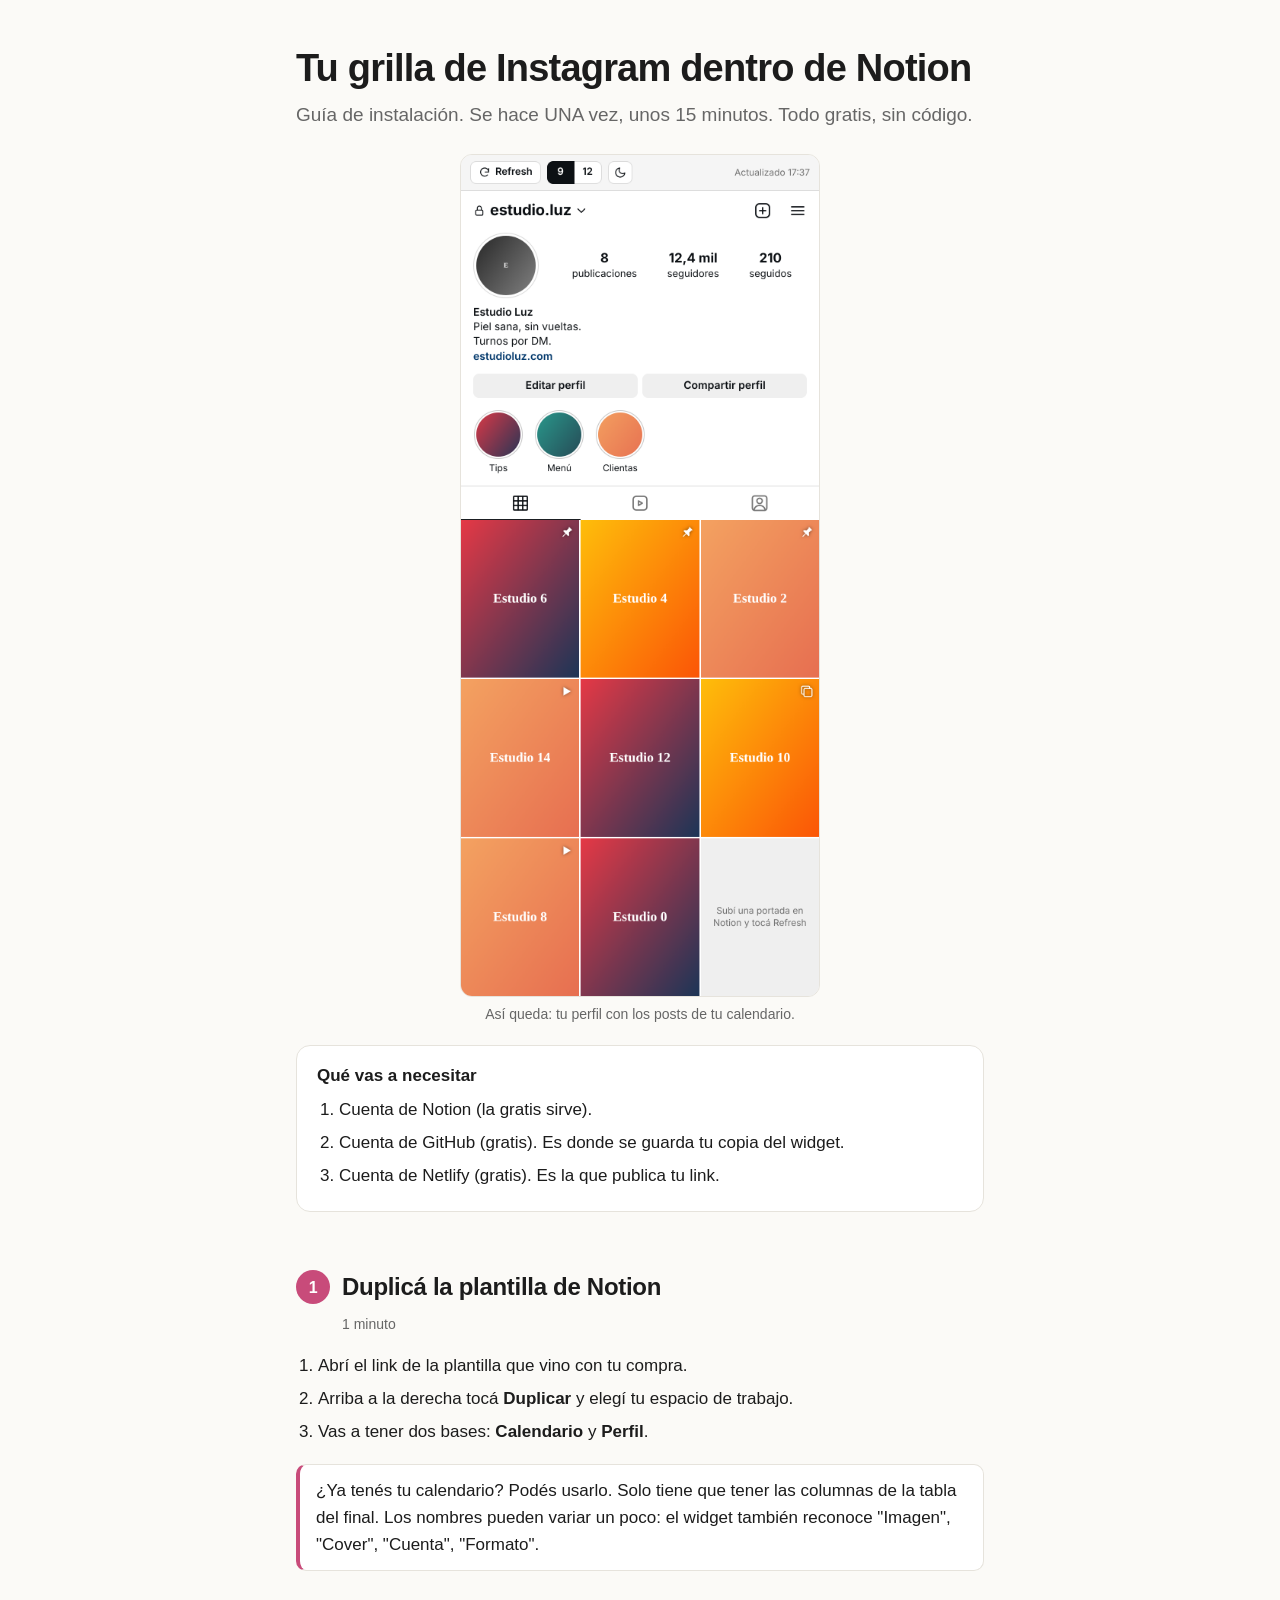
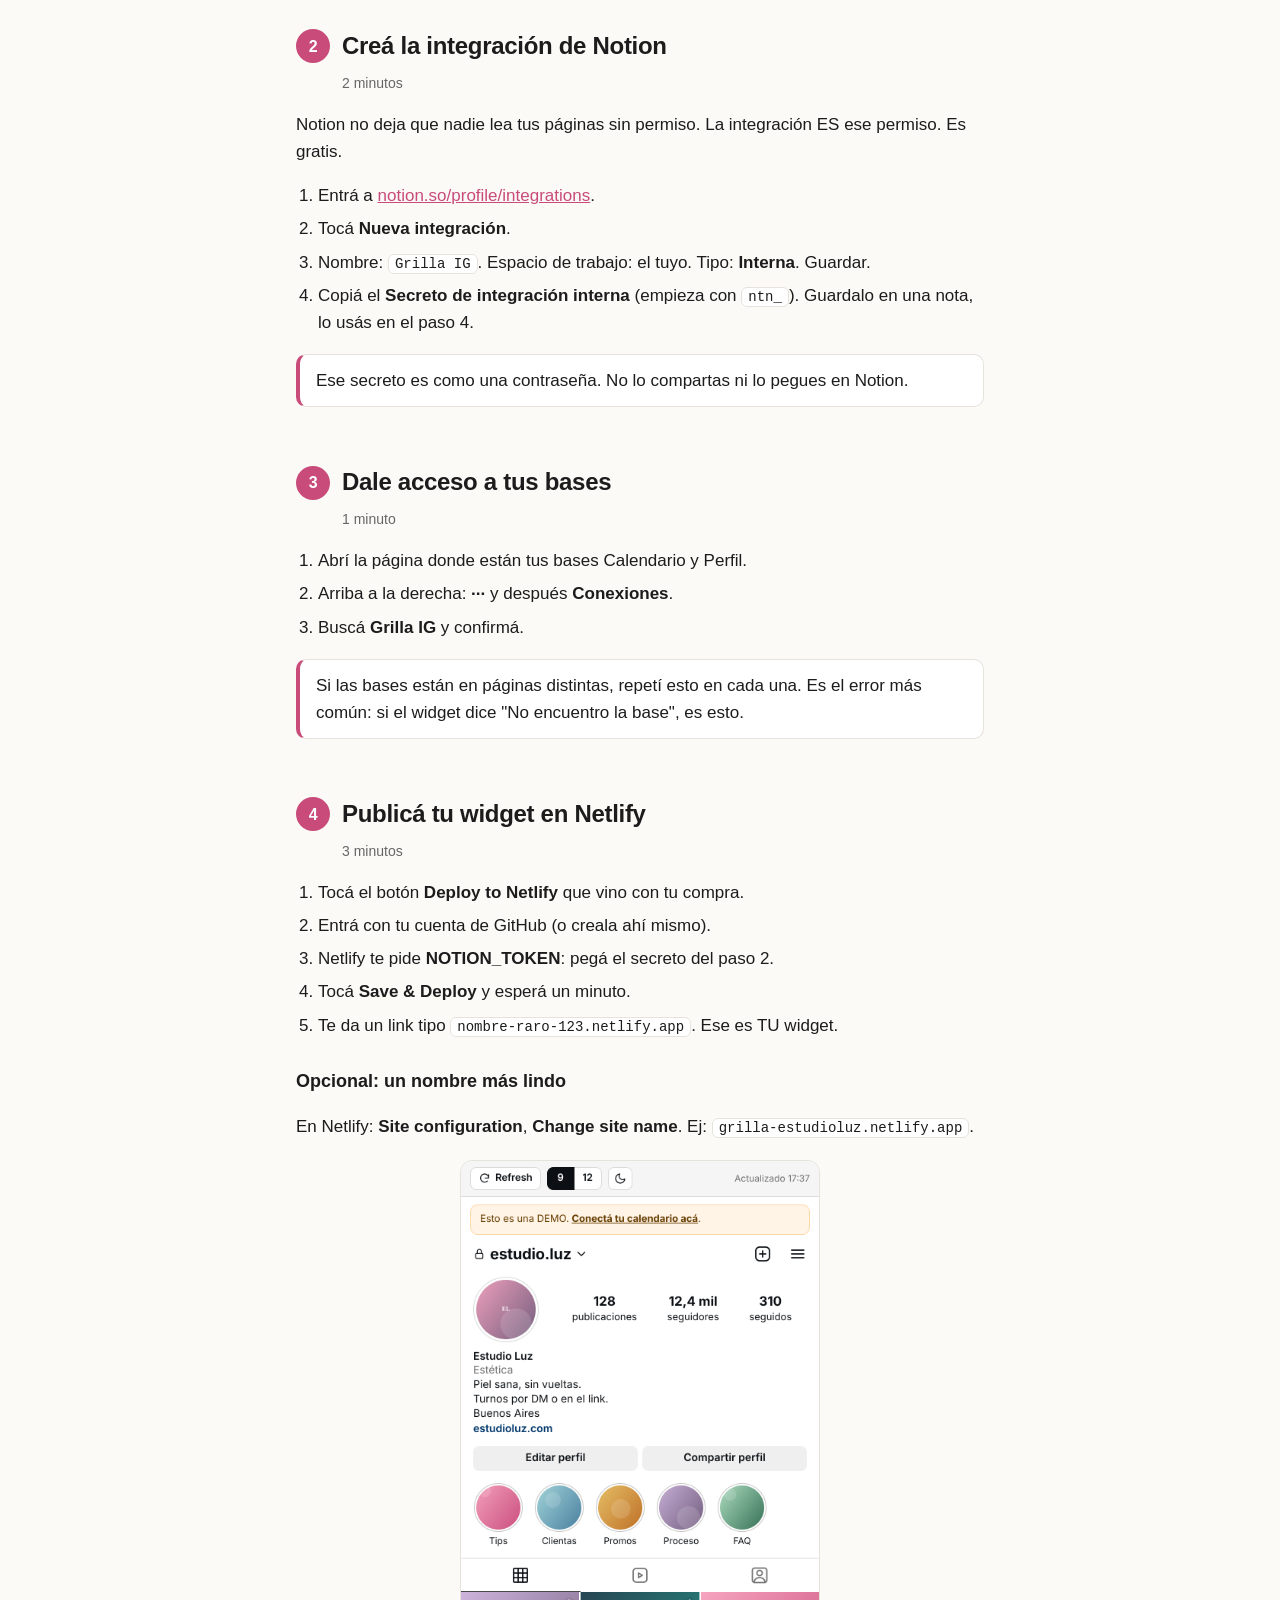
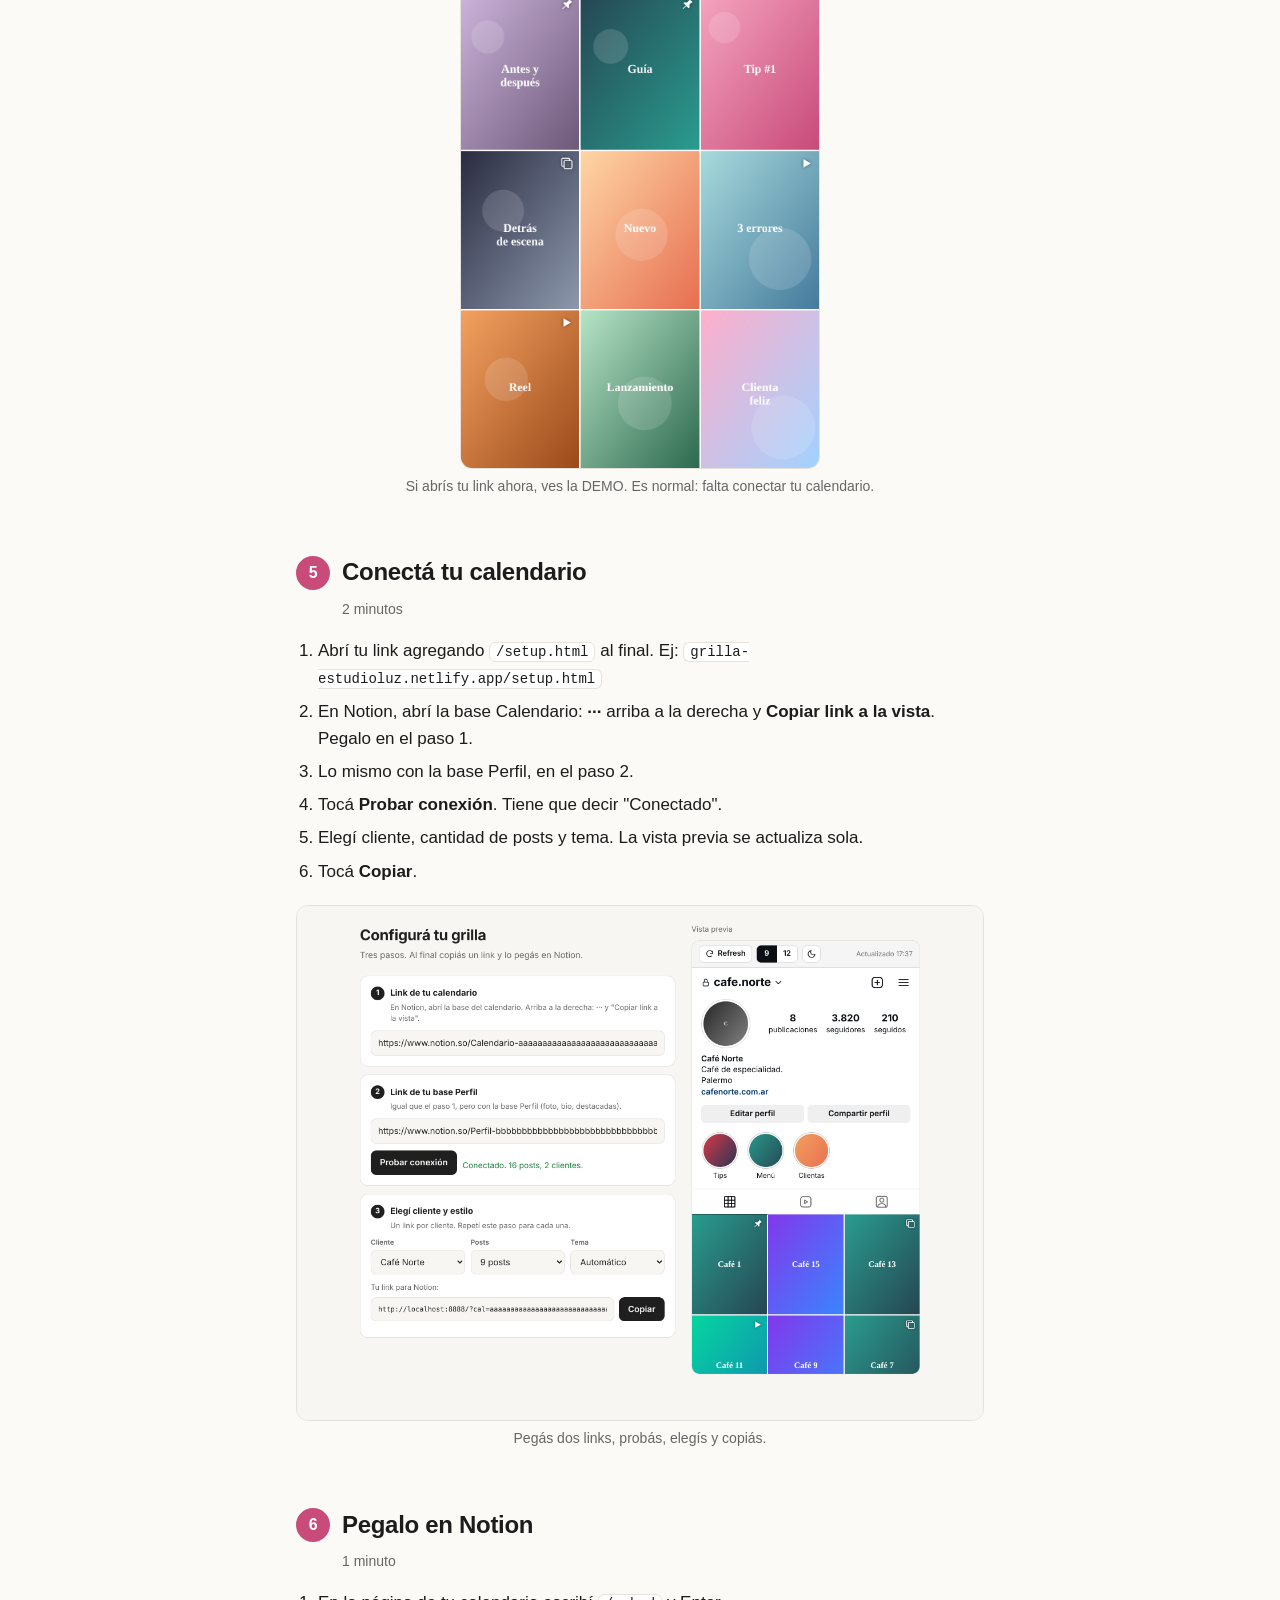
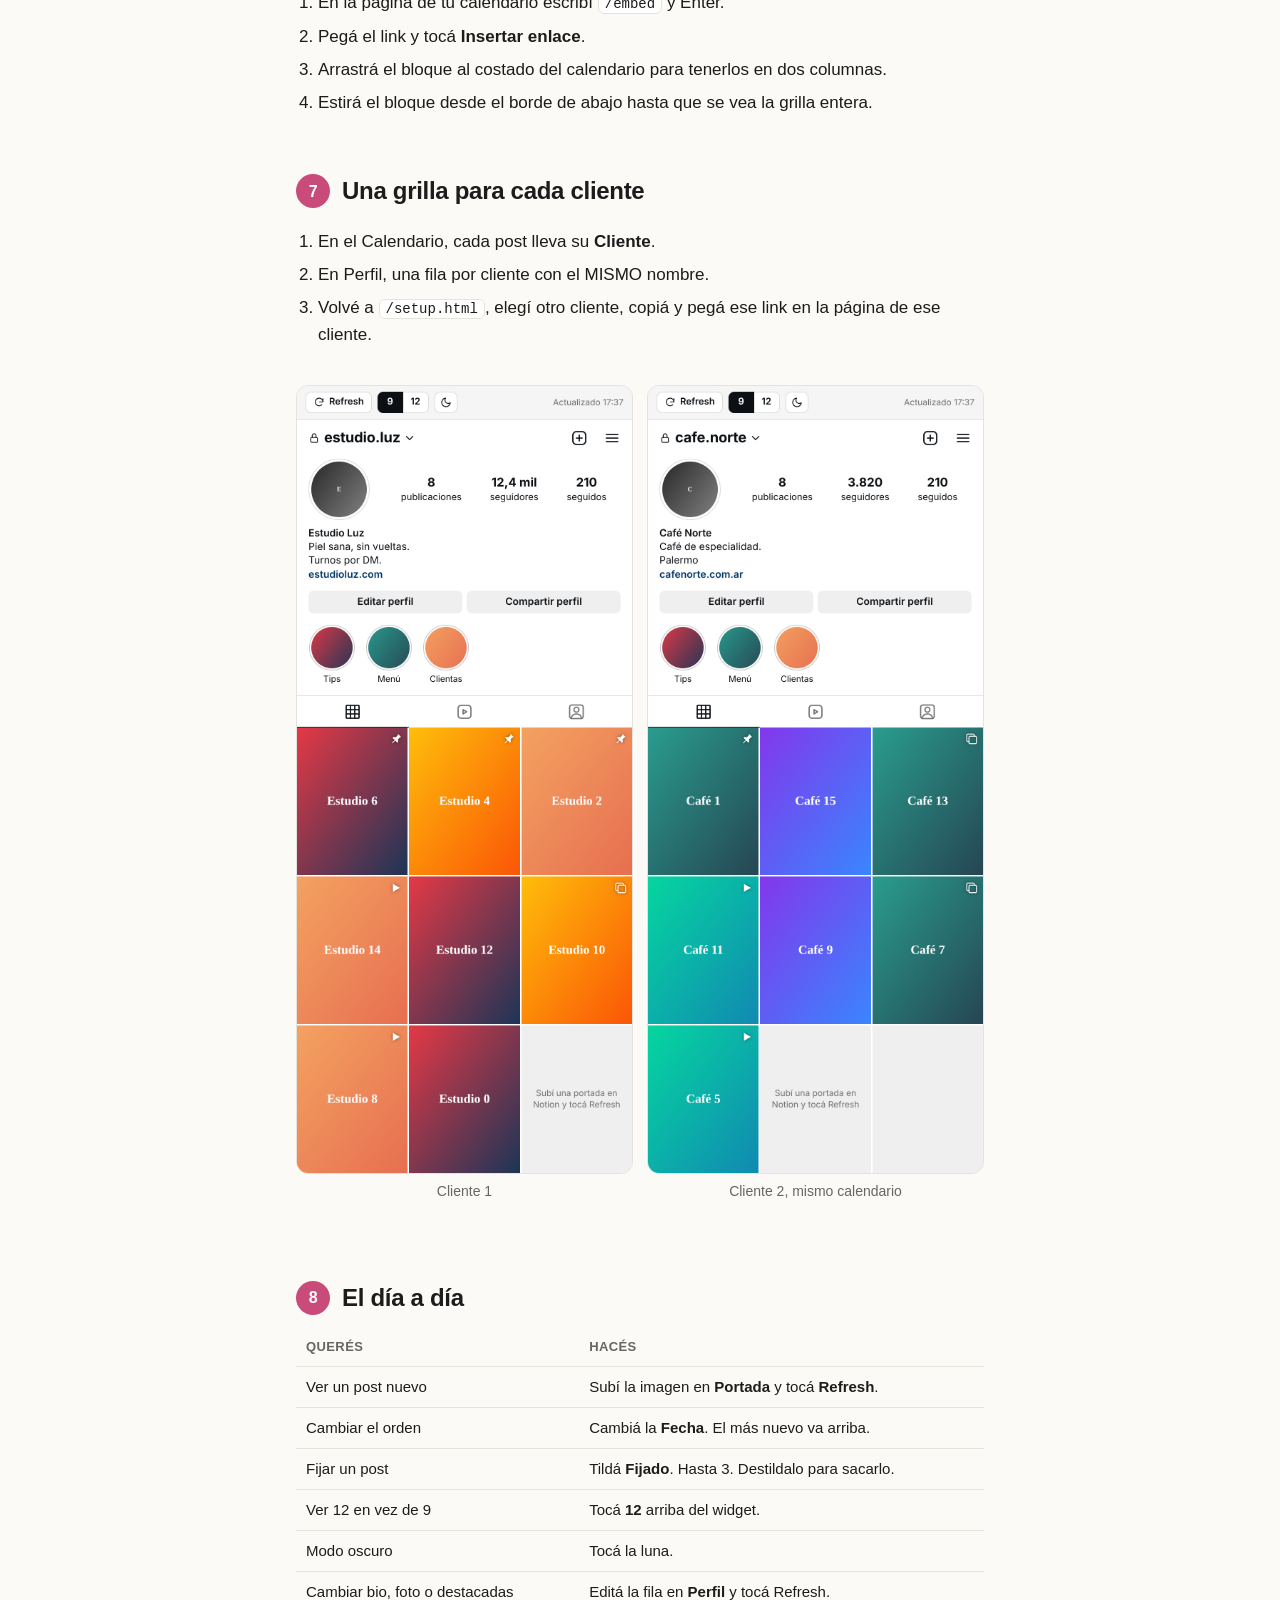
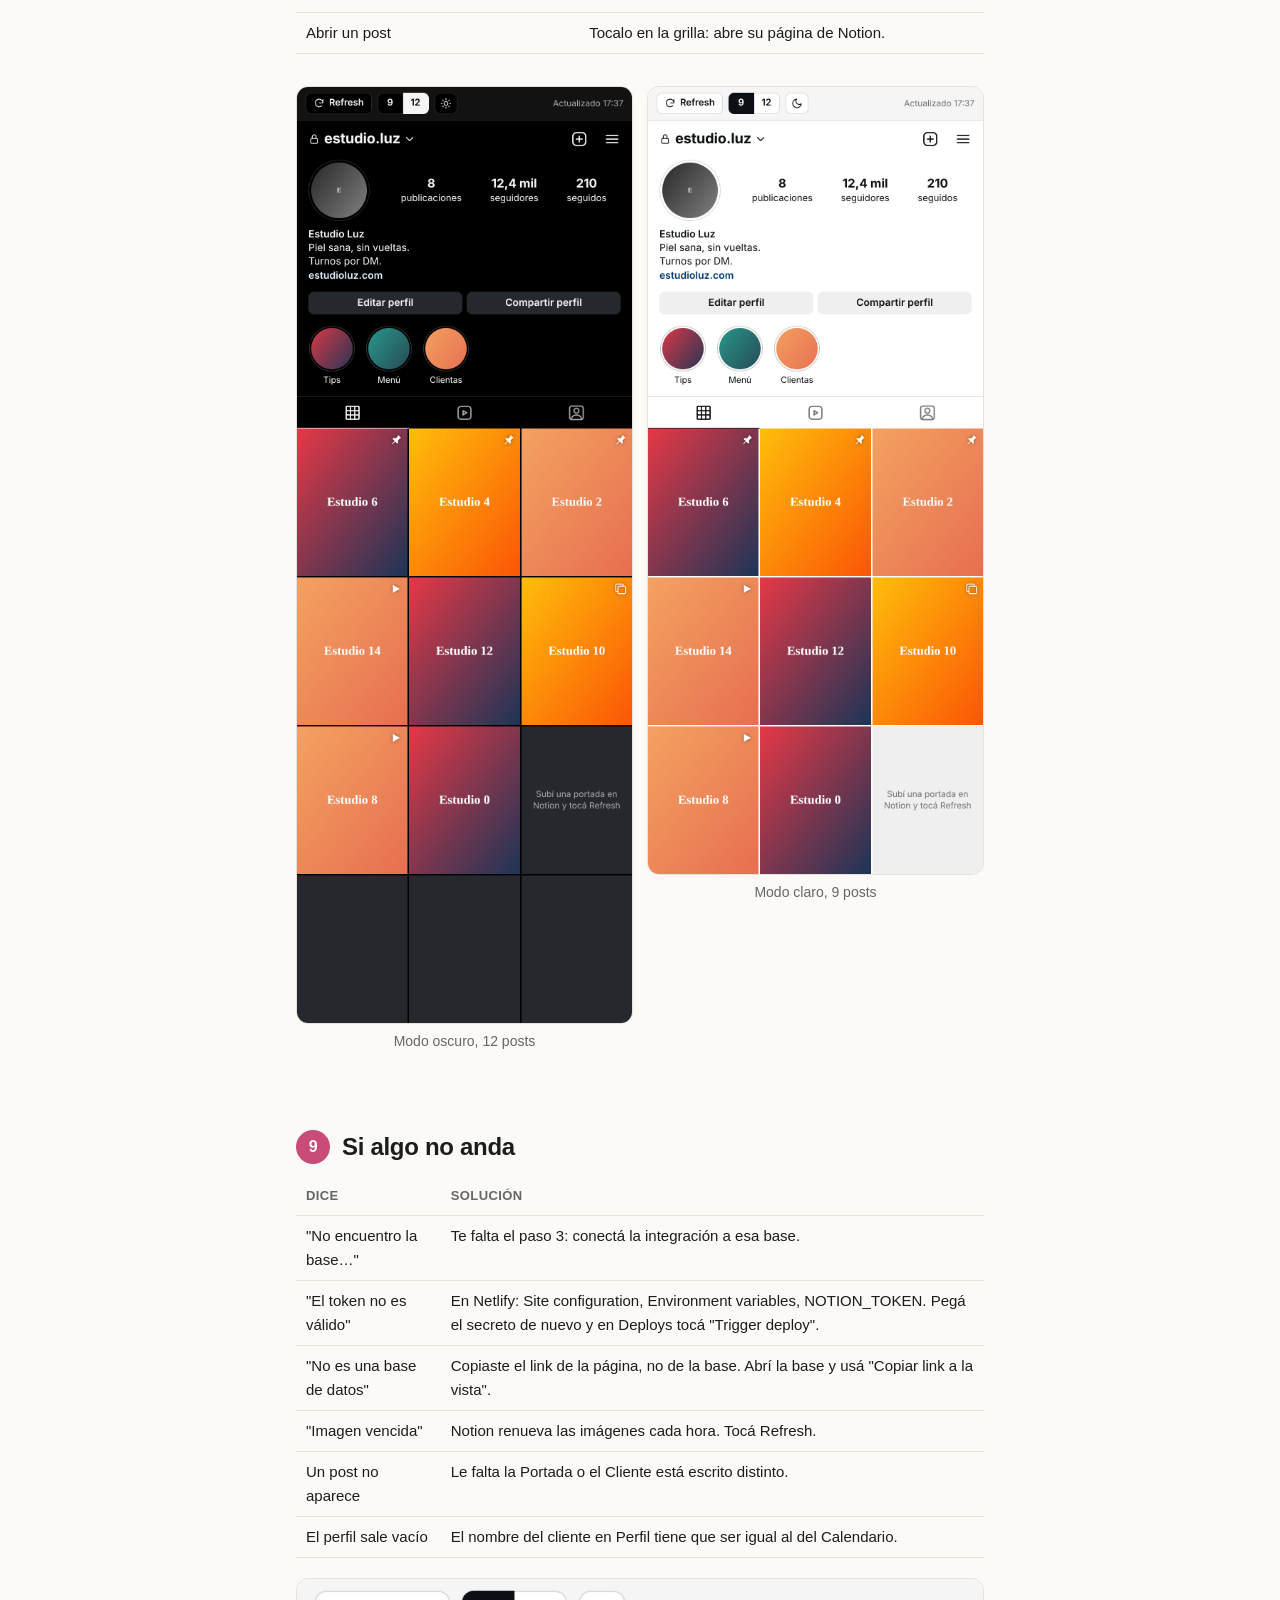
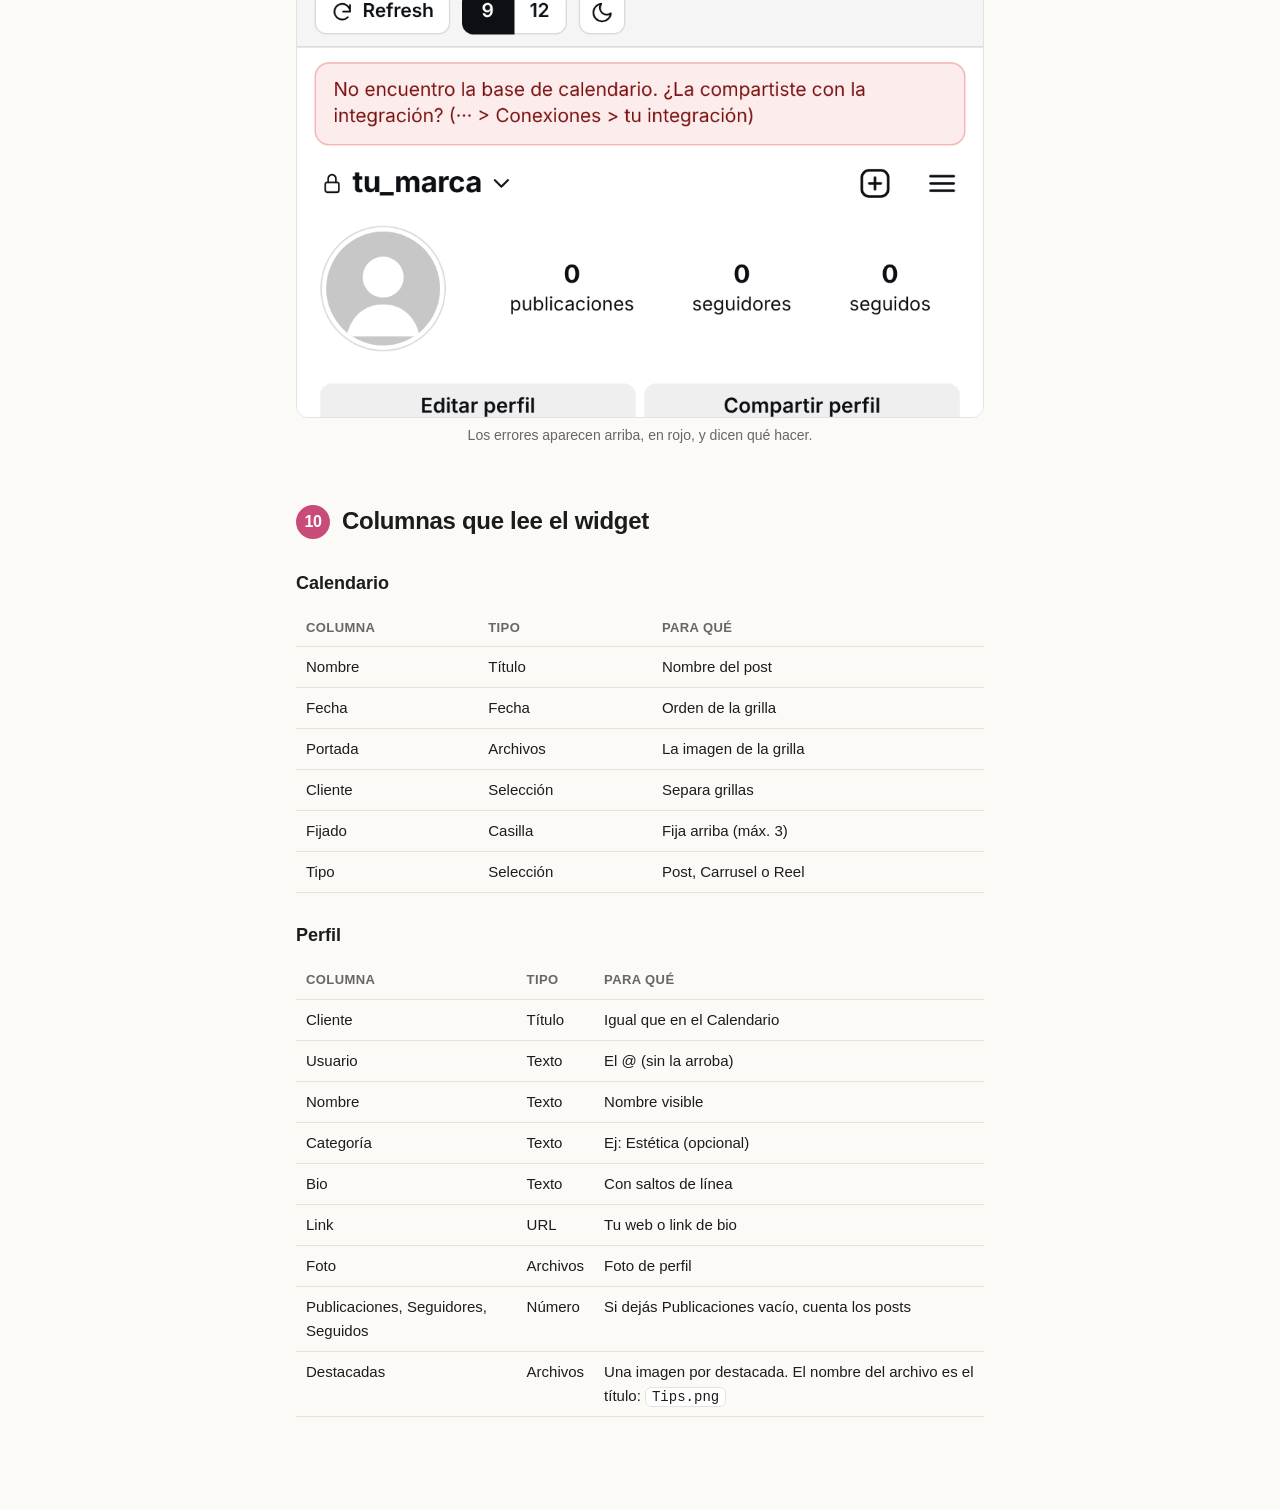
==== guia/guia.html @ b619c103 "Widget Grilla IG en Notion: widget, setup, función Notion y guía Co-Authored-By: Claude Opus 5.5 <no" ====
<!doctype html>
<html lang="es">
<head>
<meta charset="utf-8">
<meta name="viewport" content="width=device-width, initial-scale=1">
<title>Guía Grilla IG</title>
<style>
  :root { --fondo:#fbfaf7; --texto:#1c1c1c; --suave:#666; --borde:#e6e3dc; --caja:#fff; --acento:#c84b7a; }
  @media (prefers-color-scheme: dark) { :root:not([data-theme="light"]) { --fondo:#161616; --texto:#eee; --suave:#a3a3a3; --borde:#2e2e2e; --caja:#1f1f1f; --acento:#f08cb2; } }
  :root[data-theme="dark"] { --fondo:#161616; --texto:#eee; --suave:#a3a3a3; --borde:#2e2e2e; --caja:#1f1f1f; --acento:#f08cb2; }
  * { box-sizing: border-box; }
  body { margin:0; background:var(--fondo); color:var(--texto); font:17px/1.6 -apple-system, BlinkMacSystemFont, "Segoe UI", Roboto, sans-serif; }
  main { max-width: 720px; margin: 0 auto; padding: 48px 16px 80px; }
  h1 { font-size: 38px; line-height: 1.1; letter-spacing: -.8px; margin: 0 0 10px; }
  h2 { font-size: 24px; letter-spacing: -.3px; margin: 56px 0 6px; display:flex; gap:12px; align-items:center; }
  h2 .n { flex:none; width:34px; height:34px; border-radius:50%; background:var(--acento); color:#fff; display:grid; place-items:center; font-size:16px; }
  h3 { font-size: 18px; margin: 28px 0 4px; }
  .bajada { color: var(--suave); font-size: 19px; margin: 0 0 24px; }
  .tiempo { color: var(--suave); font-size: 14px; margin: 0 0 14px 46px; }
  ol { padding-left: 22px; } li { margin: 6px 0; }
  code, .k { font-family: ui-monospace, Menlo, monospace; font-size: 14px; background: var(--caja); border: 1px solid var(--borde); border-radius: 6px; padding: 1px 6px; }
  .nota { background: var(--caja); border: 1px solid var(--borde); border-left: 4px solid var(--acento); border-radius: 10px; padding: 12px 16px; margin: 18px 0; }
  figure { margin: 20px 0; }
  figure img { width: 100%; border: 1px solid var(--borde); border-radius: 12px; display: block; }
  figure.angosta img { max-width: 360px; margin: 0 auto; }
  figcaption { color: var(--suave); font-size: 14px; text-align: center; margin-top: 6px; }
  .par { display: grid; grid-template-columns: 1fr 1fr; gap: 14px; }
  @media (max-width: 560px) { .par { grid-template-columns: 1fr; } h1 { font-size: 30px; } }
  table { width: 100%; border-collapse: collapse; font-size: 15px; margin: 12px 0; }
  th, td { text-align: left; padding: 8px 10px; border-bottom: 1px solid var(--borde); vertical-align: top; }
  th { font-size: 13px; color: var(--suave); text-transform: uppercase; letter-spacing: .4px; }
  .indice { background: var(--caja); border: 1px solid var(--borde); border-radius: 14px; padding: 16px 20px; }
  .indice ol { margin: 0; }
  a { color: var(--acento); }
  @media print { h2 { break-after: avoid; } figure { break-inside: avoid; } main { padding-top: 0; } }
</style>
</head>
<body>
<main>
  <h1>Tu grilla de Instagram dentro de Notion</h1>
  <p class="bajada">Guía de instalación. Se hace UNA vez, unos 15 minutos. Todo gratis, sin código.</p>

  <figure class="angosta"><img src="capturas/02-claro-9.png" alt="Grilla terminada"><figcaption>Así queda: tu perfil con los posts de tu calendario.</figcaption></figure>

  <div class="indice">
    <b>Qué vas a necesitar</b>
    <ol>
      <li>Cuenta de Notion (la gratis sirve).</li>
      <li>Cuenta de GitHub (gratis). Es donde se guarda tu copia del widget.</li>
      <li>Cuenta de Netlify (gratis). Es la que publica tu link.</li>
    </ol>
  </div>

  <h2><span class="n">1</span>Duplicá la plantilla de Notion</h2>
  <p class="tiempo">1 minuto</p>
  <ol>
    <li>Abrí el link de la plantilla que vino con tu compra.</li>
    <li>Arriba a la derecha tocá <b>Duplicar</b> y elegí tu espacio de trabajo.</li>
    <li>Vas a tener dos bases: <b>Calendario</b> y <b>Perfil</b>.</li>
  </ol>
  <div class="nota">¿Ya tenés tu calendario? Podés usarlo. Solo tiene que tener las columnas de la tabla del final. Los nombres pueden variar un poco: el widget también reconoce "Imagen", "Cover", "Cuenta", "Formato".</div>

  <h2><span class="n">2</span>Creá la integración de Notion</h2>
  <p class="tiempo">2 minutos</p>
  <p>Notion no deja que nadie lea tus páginas sin permiso. La integración ES ese permiso. Es gratis.</p>
  <ol>
    <li>Entrá a <a href="https://www.notion.so/profile/integrations" target="_blank">notion.so/profile/integrations</a>.</li>
    <li>Tocá <b>Nueva integración</b>.</li>
    <li>Nombre: <span class="k">Grilla IG</span>. Espacio de trabajo: el tuyo. Tipo: <b>Interna</b>. Guardar.</li>
    <li>Copiá el <b>Secreto de integración interna</b> (empieza con <code>ntn_</code>). Guardalo en una nota, lo usás en el paso 4.</li>
  </ol>
  <div class="nota">Ese secreto es como una contraseña. No lo compartas ni lo pegues en Notion.</div>

  <h2><span class="n">3</span>Dale acceso a tus bases</h2>
  <p class="tiempo">1 minuto</p>
  <ol>
    <li>Abrí la página donde están tus bases Calendario y Perfil.</li>
    <li>Arriba a la derecha: <b>···</b> y después <b>Conexiones</b>.</li>
    <li>Buscá <b>Grilla IG</b> y confirmá.</li>
  </ol>
  <div class="nota">Si las bases están en páginas distintas, repetí esto en cada una. Es el error más común: si el widget dice "No encuentro la base", es esto.</div>

  <h2><span class="n">4</span>Publicá tu widget en Netlify</h2>
  <p class="tiempo">3 minutos</p>
  <ol>
    <li>Tocá el botón <b>Deploy to Netlify</b> que vino con tu compra.</li>
    <li>Entrá con tu cuenta de GitHub (o creala ahí mismo).</li>
    <li>Netlify te pide <b>NOTION_TOKEN</b>: pegá el secreto del paso 2.</li>
    <li>Tocá <b>Save &amp; Deploy</b> y esperá un minuto.</li>
    <li>Te da un link tipo <code>nombre-raro-123.netlify.app</code>. Ese es TU widget.</li>
  </ol>
  <h3>Opcional: un nombre más lindo</h3>
  <p>En Netlify: <b>Site configuration</b>, <b>Change site name</b>. Ej: <code>grilla-estudioluz.netlify.app</code>.</p>
  <figure class="angosta"><img src="capturas/01-demo.png" alt="Widget en modo demo"><figcaption>Si abrís tu link ahora, ves la DEMO. Es normal: falta conectar tu calendario.</figcaption></figure>

  <h2><span class="n">5</span>Conectá tu calendario</h2>
  <p class="tiempo">2 minutos</p>
  <ol>
    <li>Abrí tu link agregando <code>/setup.html</code> al final. Ej: <code>grilla-estudioluz.netlify.app/setup.html</code></li>
    <li>En Notion, abrí la base Calendario: <b>···</b> arriba a la derecha y <b>Copiar link a la vista</b>. Pegalo en el paso 1.</li>
    <li>Lo mismo con la base Perfil, en el paso 2.</li>
    <li>Tocá <b>Probar conexión</b>. Tiene que decir "Conectado".</li>
    <li>Elegí cliente, cantidad de posts y tema. La vista previa se actualiza sola.</li>
    <li>Tocá <b>Copiar</b>.</li>
  </ol>
  <figure><img src="capturas/06-setup.png" alt="Página de configuración"><figcaption>Pegás dos links, probás, elegís y copiás.</figcaption></figure>

  <h2><span class="n">6</span>Pegalo en Notion</h2>
  <p class="tiempo">1 minuto</p>
  <ol>
    <li>En la página de tu calendario escribí <code>/embed</code> y Enter.</li>
    <li>Pegá el link y tocá <b>Insertar enlace</b>.</li>
    <li>Arrastrá el bloque al costado del calendario para tenerlos en dos columnas.</li>
    <li>Estirá el bloque desde el borde de abajo hasta que se vea la grilla entera.</li>
  </ol>

  <h2><span class="n">7</span>Una grilla para cada cliente</h2>
  <ol>
    <li>En el Calendario, cada post lleva su <b>Cliente</b>.</li>
    <li>En Perfil, una fila por cliente con el MISMO nombre.</li>
    <li>Volvé a <code>/setup.html</code>, elegí otro cliente, copiá y pegá ese link en la página de ese cliente.</li>
  </ol>
  <div class="par">
    <figure><img src="capturas/02-claro-9.png" alt="Cliente 1"><figcaption>Cliente 1</figcaption></figure>
    <figure><img src="capturas/04-otro-cliente.png" alt="Cliente 2"><figcaption>Cliente 2, mismo calendario</figcaption></figure>
  </div>

  <h2><span class="n">8</span>El día a día</h2>
  <table>
    <tr><th>Querés</th><th>Hacés</th></tr>
    <tr><td>Ver un post nuevo</td><td>Subí la imagen en <b>Portada</b> y tocá <b>Refresh</b>.</td></tr>
    <tr><td>Cambiar el orden</td><td>Cambiá la <b>Fecha</b>. El más nuevo va arriba.</td></tr>
    <tr><td>Fijar un post</td><td>Tildá <b>Fijado</b>. Hasta 3. Destildalo para sacarlo.</td></tr>
    <tr><td>Ver 12 en vez de 9</td><td>Tocá <b>12</b> arriba del widget.</td></tr>
    <tr><td>Modo oscuro</td><td>Tocá la luna.</td></tr>
    <tr><td>Cambiar bio, foto o destacadas</td><td>Editá la fila en <b>Perfil</b> y tocá Refresh.</td></tr>
    <tr><td>Abrir un post</td><td>Tocalo en la grilla: abre su página de Notion.</td></tr>
  </table>
  <div class="par">
    <figure><img src="capturas/03-oscuro-12.png" alt="Modo oscuro con 12 posts"><figcaption>Modo oscuro, 12 posts</figcaption></figure>
    <figure><img src="capturas/02-claro-9.png" alt="Modo claro con 9 posts"><figcaption>Modo claro, 9 posts</figcaption></figure>
  </div>

  <h2><span class="n">9</span>Si algo no anda</h2>
  <table>
    <tr><th>Dice</th><th>Solución</th></tr>
    <tr><td>"No encuentro la base…"</td><td>Te falta el paso 3: conectá la integración a esa base.</td></tr>
    <tr><td>"El token no es válido"</td><td>En Netlify: Site configuration, Environment variables, NOTION_TOKEN. Pegá el secreto de nuevo y en Deploys tocá "Trigger deploy".</td></tr>
    <tr><td>"No es una base de datos"</td><td>Copiaste el link de la página, no de la base. Abrí la base y usá "Copiar link a la vista".</td></tr>
    <tr><td>"Imagen vencida"</td><td>Notion renueva las imágenes cada hora. Tocá Refresh.</td></tr>
    <tr><td>Un post no aparece</td><td>Le falta la Portada o el Cliente está escrito distinto.</td></tr>
    <tr><td>El perfil sale vacío</td><td>El nombre del cliente en Perfil tiene que ser igual al del Calendario.</td></tr>
  </table>
  <figure><img src="capturas/05-error.png" alt="Ejemplo de mensaje de error"><figcaption>Los errores aparecen arriba, en rojo, y dicen qué hacer.</figcaption></figure>

  <h2><span class="n">10</span>Columnas que lee el widget</h2>
  <h3>Calendario</h3>
  <table>
    <tr><th>Columna</th><th>Tipo</th><th>Para qué</th></tr>
    <tr><td>Nombre</td><td>Título</td><td>Nombre del post</td></tr>
    <tr><td>Fecha</td><td>Fecha</td><td>Orden de la grilla</td></tr>
    <tr><td>Portada</td><td>Archivos</td><td>La imagen de la grilla</td></tr>
    <tr><td>Cliente</td><td>Selección</td><td>Separa grillas</td></tr>
    <tr><td>Fijado</td><td>Casilla</td><td>Fija arriba (máx. 3)</td></tr>
    <tr><td>Tipo</td><td>Selección</td><td>Post, Carrusel o Reel</td></tr>
  </table>
  <h3>Perfil</h3>
  <table>
    <tr><th>Columna</th><th>Tipo</th><th>Para qué</th></tr>
    <tr><td>Cliente</td><td>Título</td><td>Igual que en el Calendario</td></tr>
    <tr><td>Usuario</td><td>Texto</td><td>El @ (sin la arroba)</td></tr>
    <tr><td>Nombre</td><td>Texto</td><td>Nombre visible</td></tr>
    <tr><td>Categoría</td><td>Texto</td><td>Ej: Estética (opcional)</td></tr>
    <tr><td>Bio</td><td>Texto</td><td>Con saltos de línea</td></tr>
    <tr><td>Link</td><td>URL</td><td>Tu web o link de bio</td></tr>
    <tr><td>Foto</td><td>Archivos</td><td>Foto de perfil</td></tr>
    <tr><td>Publicaciones, Seguidores, Seguidos</td><td>Número</td><td>Si dejás Publicaciones vacío, cuenta los posts</td></tr>
    <tr><td>Destacadas</td><td>Archivos</td><td>Una imagen por destacada. El nombre del archivo es el título: <code>Tips.png</code></td></tr>
  </table>
</main>
</body>
</html>
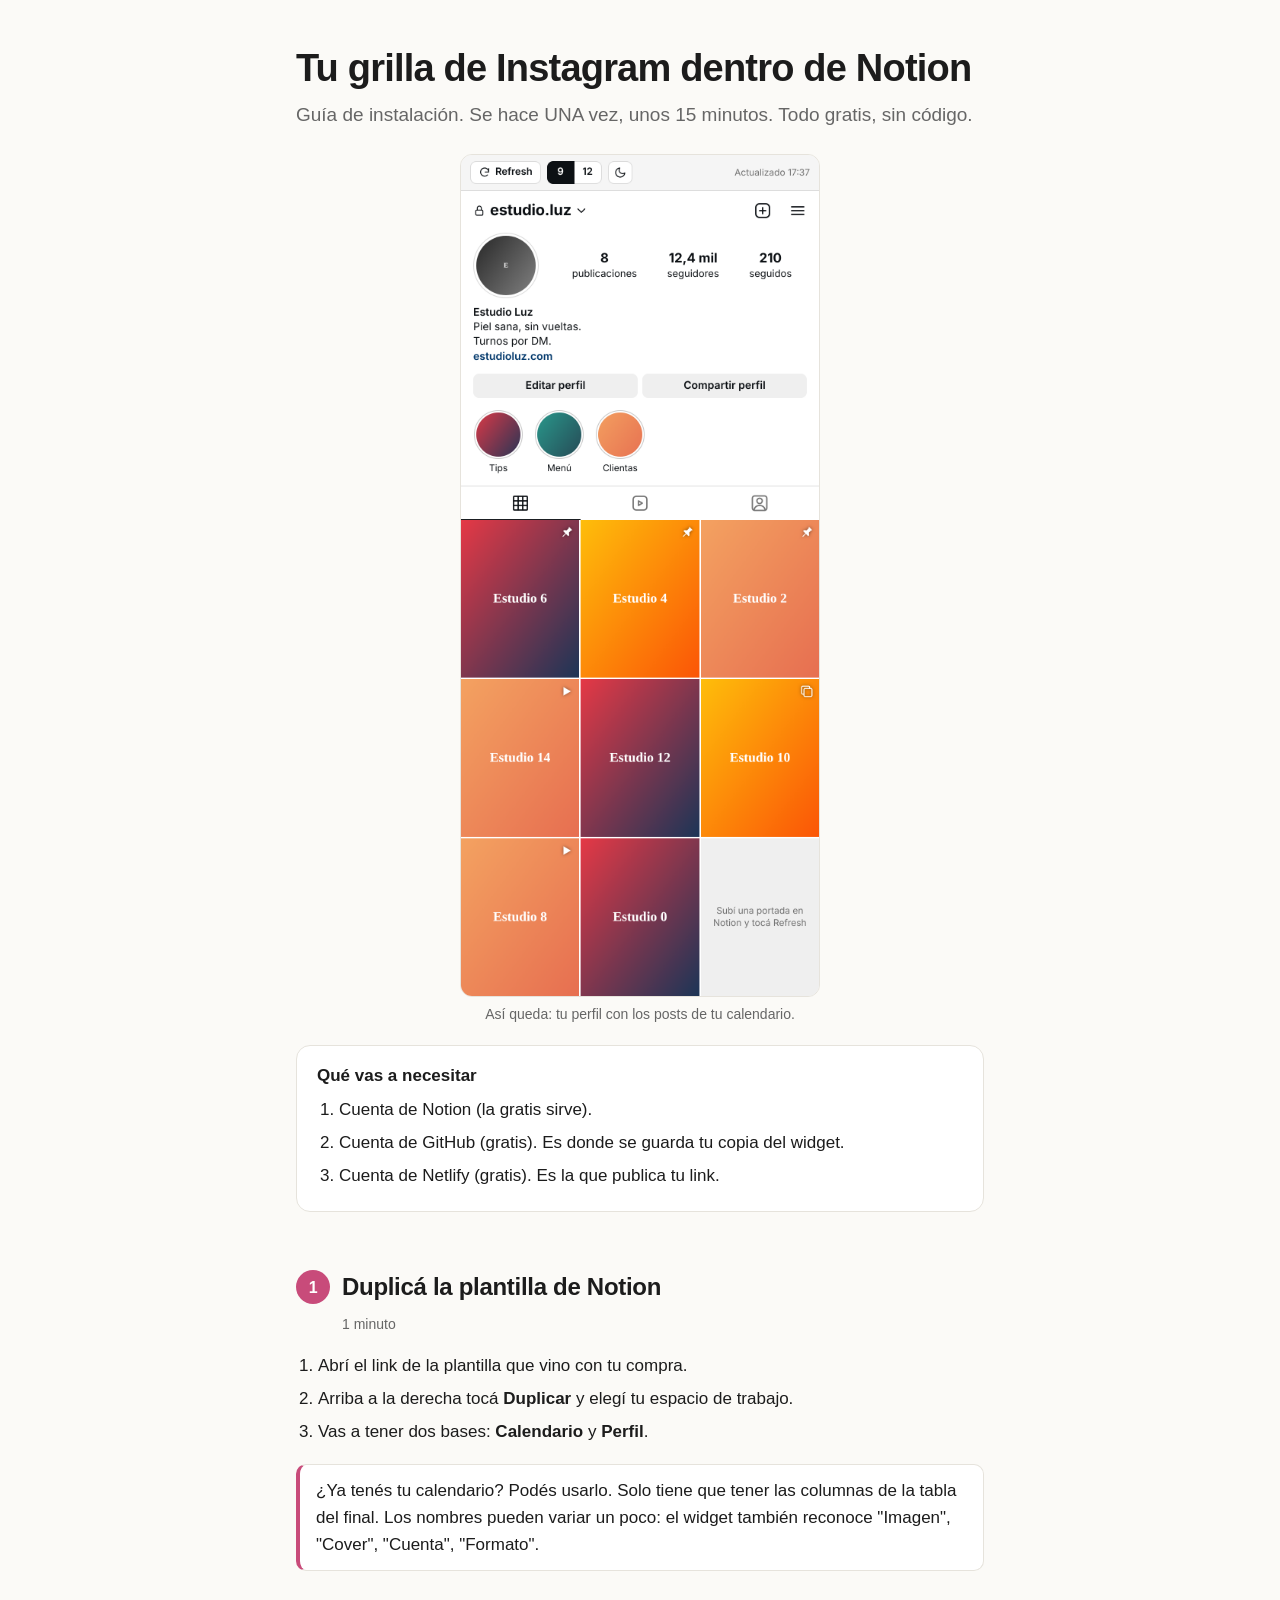
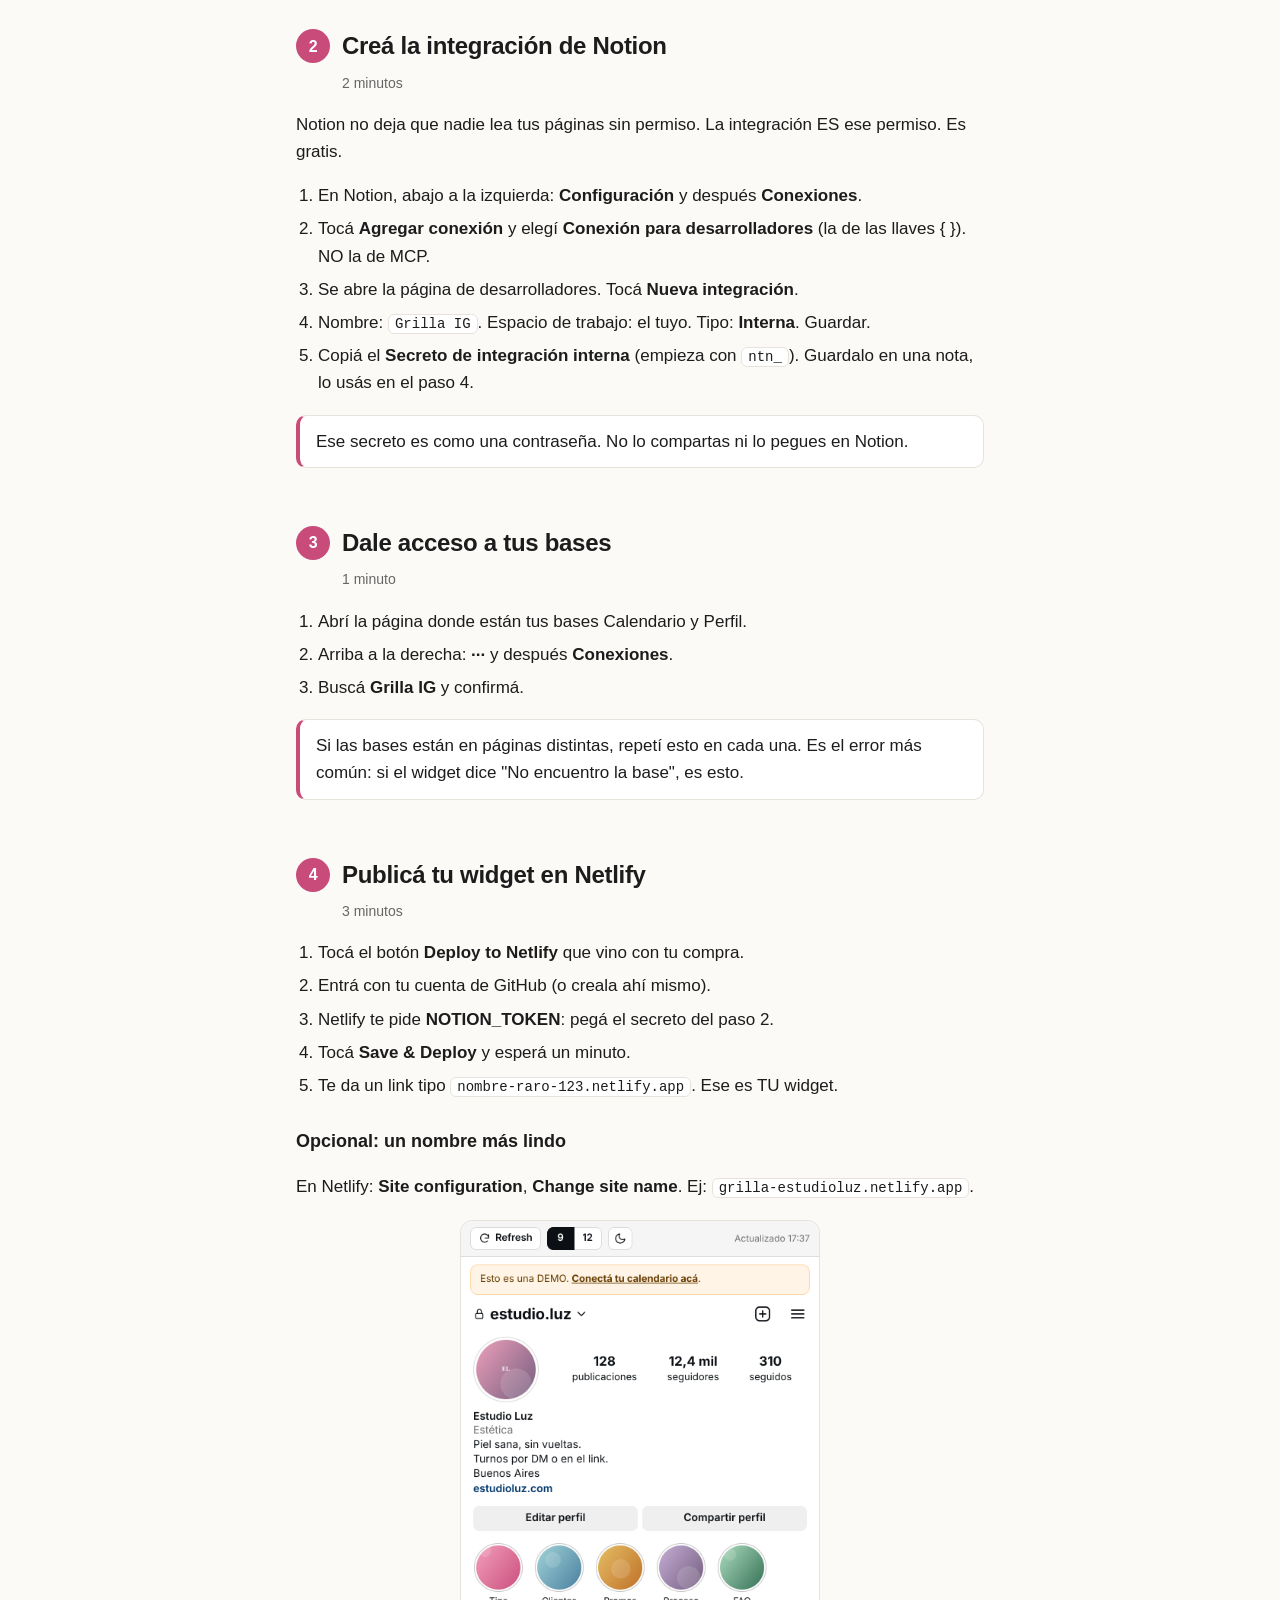
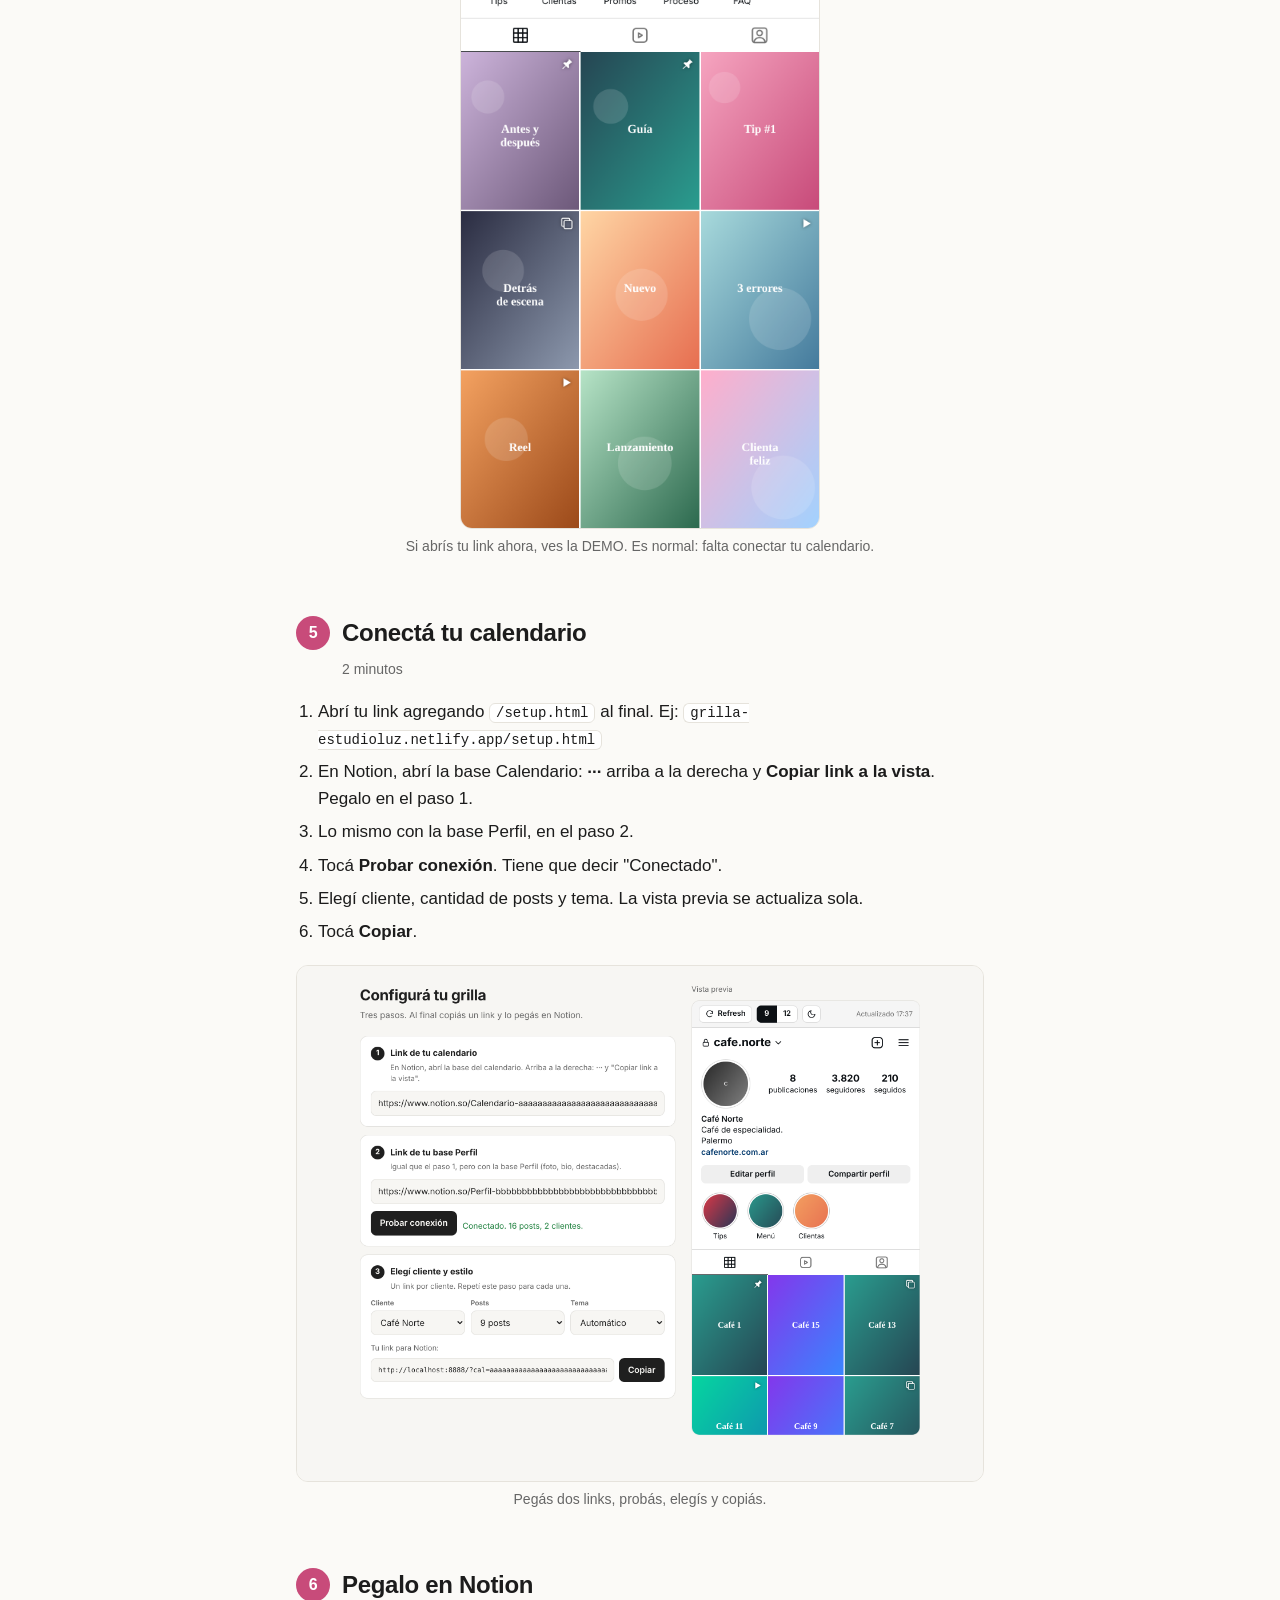
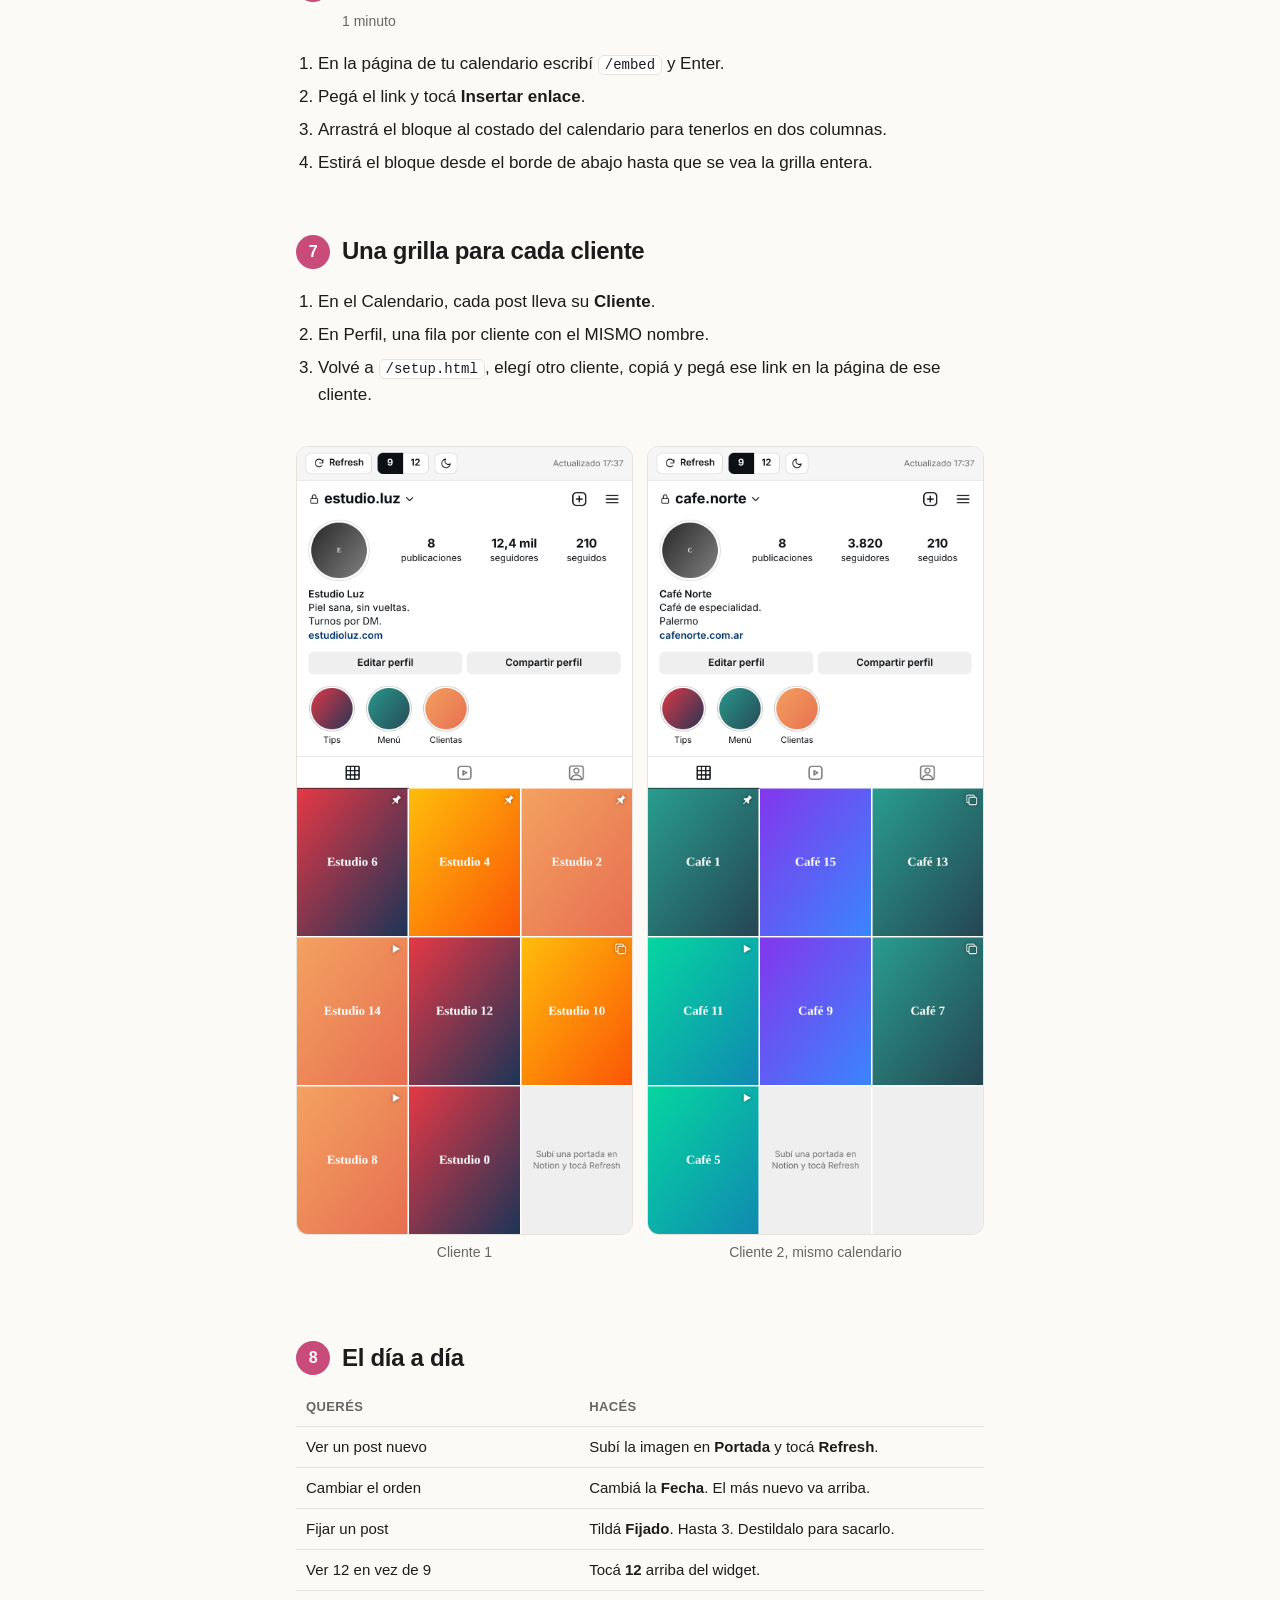
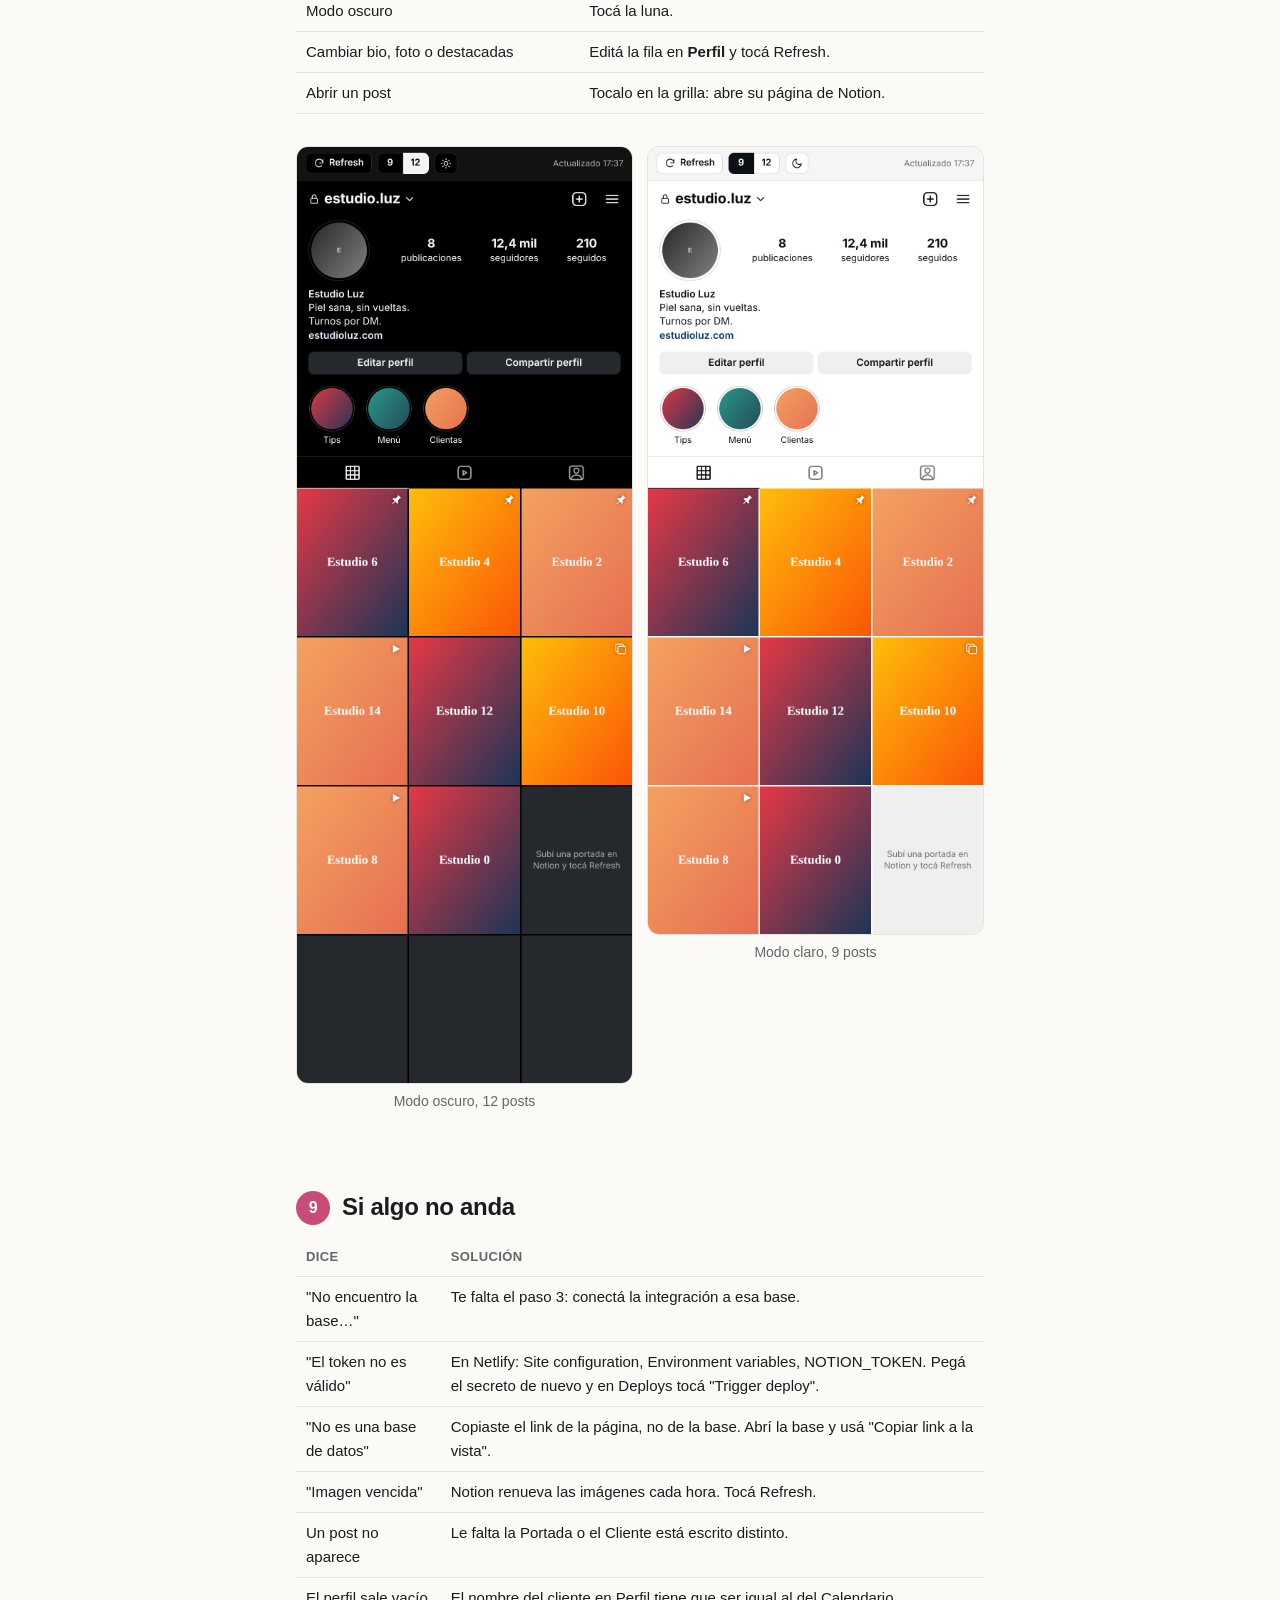
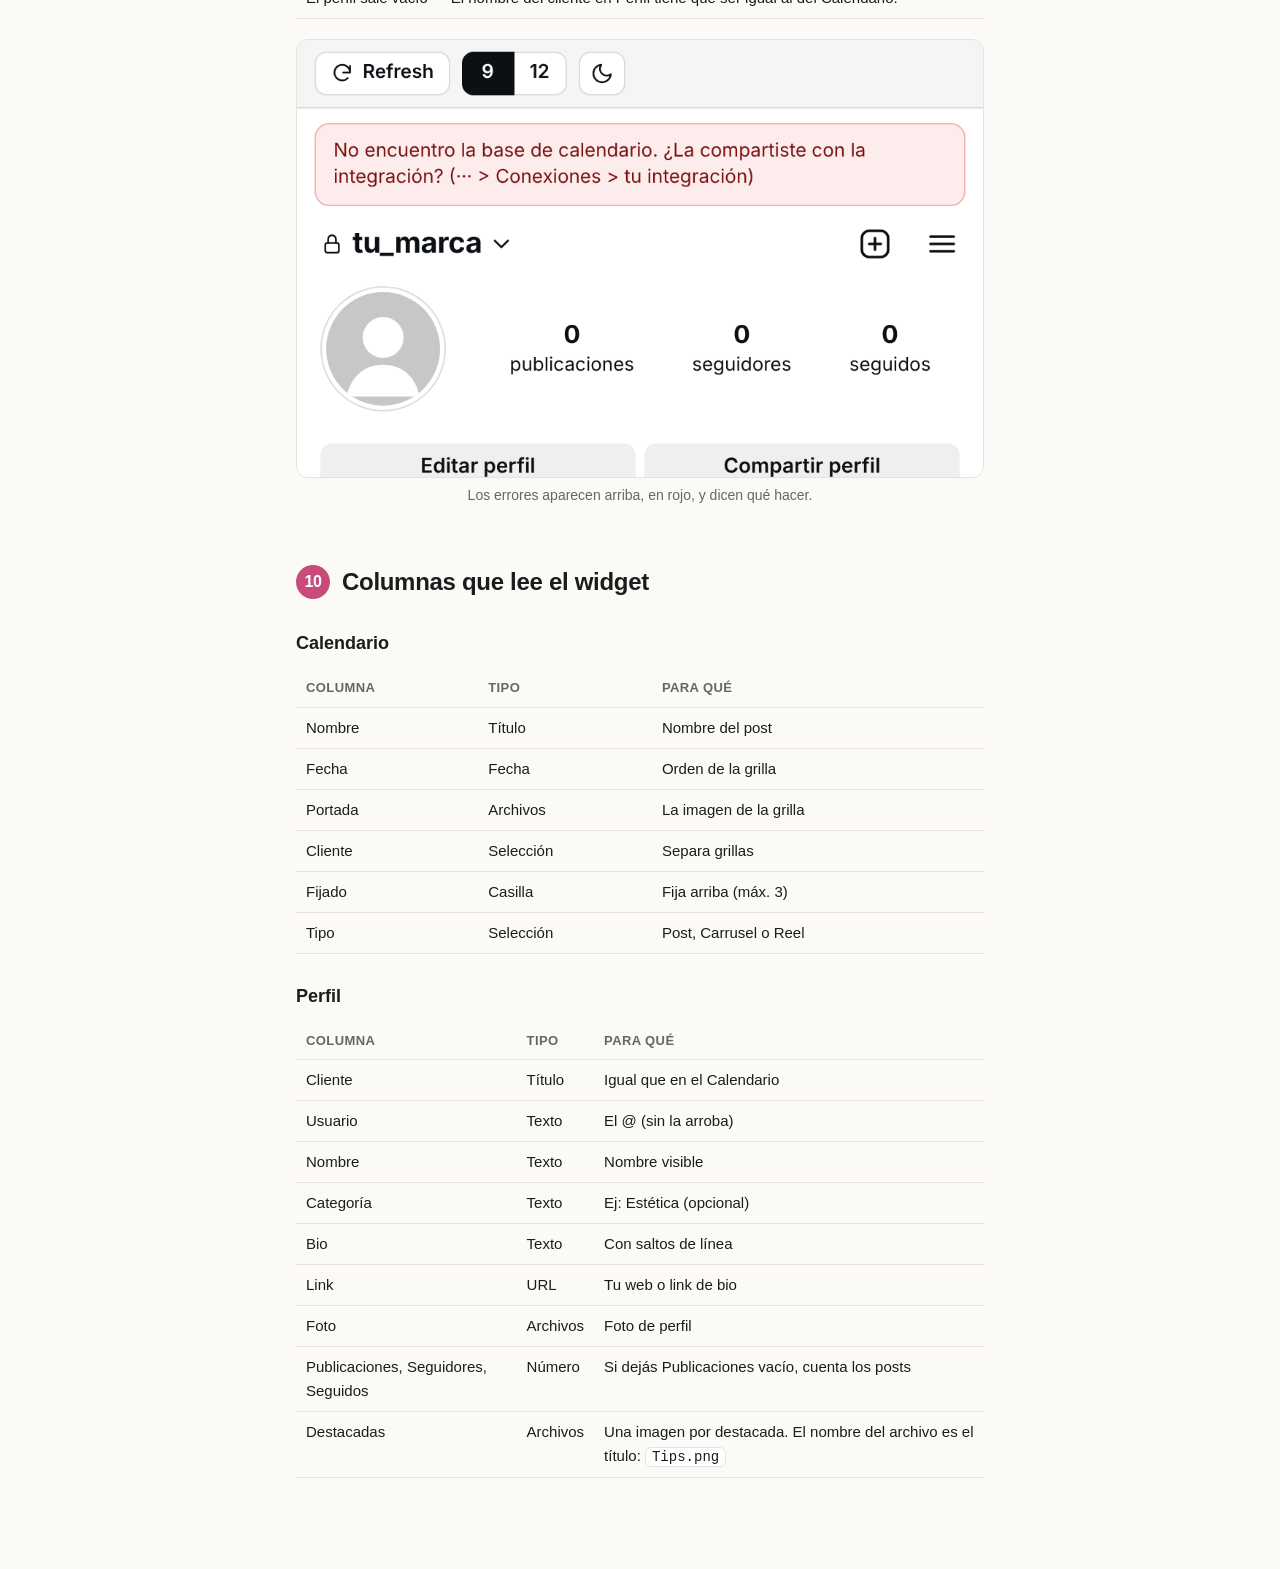
==== commit 8b5ca3a3: "Guía: nuevo menú de Notion para crear la integración Co-Authored-By: Claude Opus 5.5 <noreply@anthro" ====
--- a/guia/guia.html
+++ b/guia/guia.html
@@ -64,8 +64,9 @@
   <p class="tiempo">2 minutos</p>
   <p>Notion no deja que nadie lea tus páginas sin permiso. La integración ES ese permiso. Es gratis.</p>
   <ol>
-    <li>Entrá a <a href="https://www.notion.so/profile/integrations" target="_blank">notion.so/profile/integrations</a>.</li>
-    <li>Tocá <b>Nueva integración</b>.</li>
+    <li>En Notion, abajo a la izquierda: <b>Configuración</b> y después <b>Conexiones</b>.</li>
+    <li>Tocá <b>Agregar conexión</b> y elegí <b>Conexión para desarrolladores</b> (la de las llaves { }). NO la de MCP.</li>
+    <li>Se abre la página de desarrolladores. Tocá <b>Nueva integración</b>.</li>
     <li>Nombre: <span class="k">Grilla IG</span>. Espacio de trabajo: el tuyo. Tipo: <b>Interna</b>. Guardar.</li>
     <li>Copiá el <b>Secreto de integración interna</b> (empieza con <code>ntn_</code>). Guardalo en una nota, lo usás en el paso 4.</li>
   </ol>
